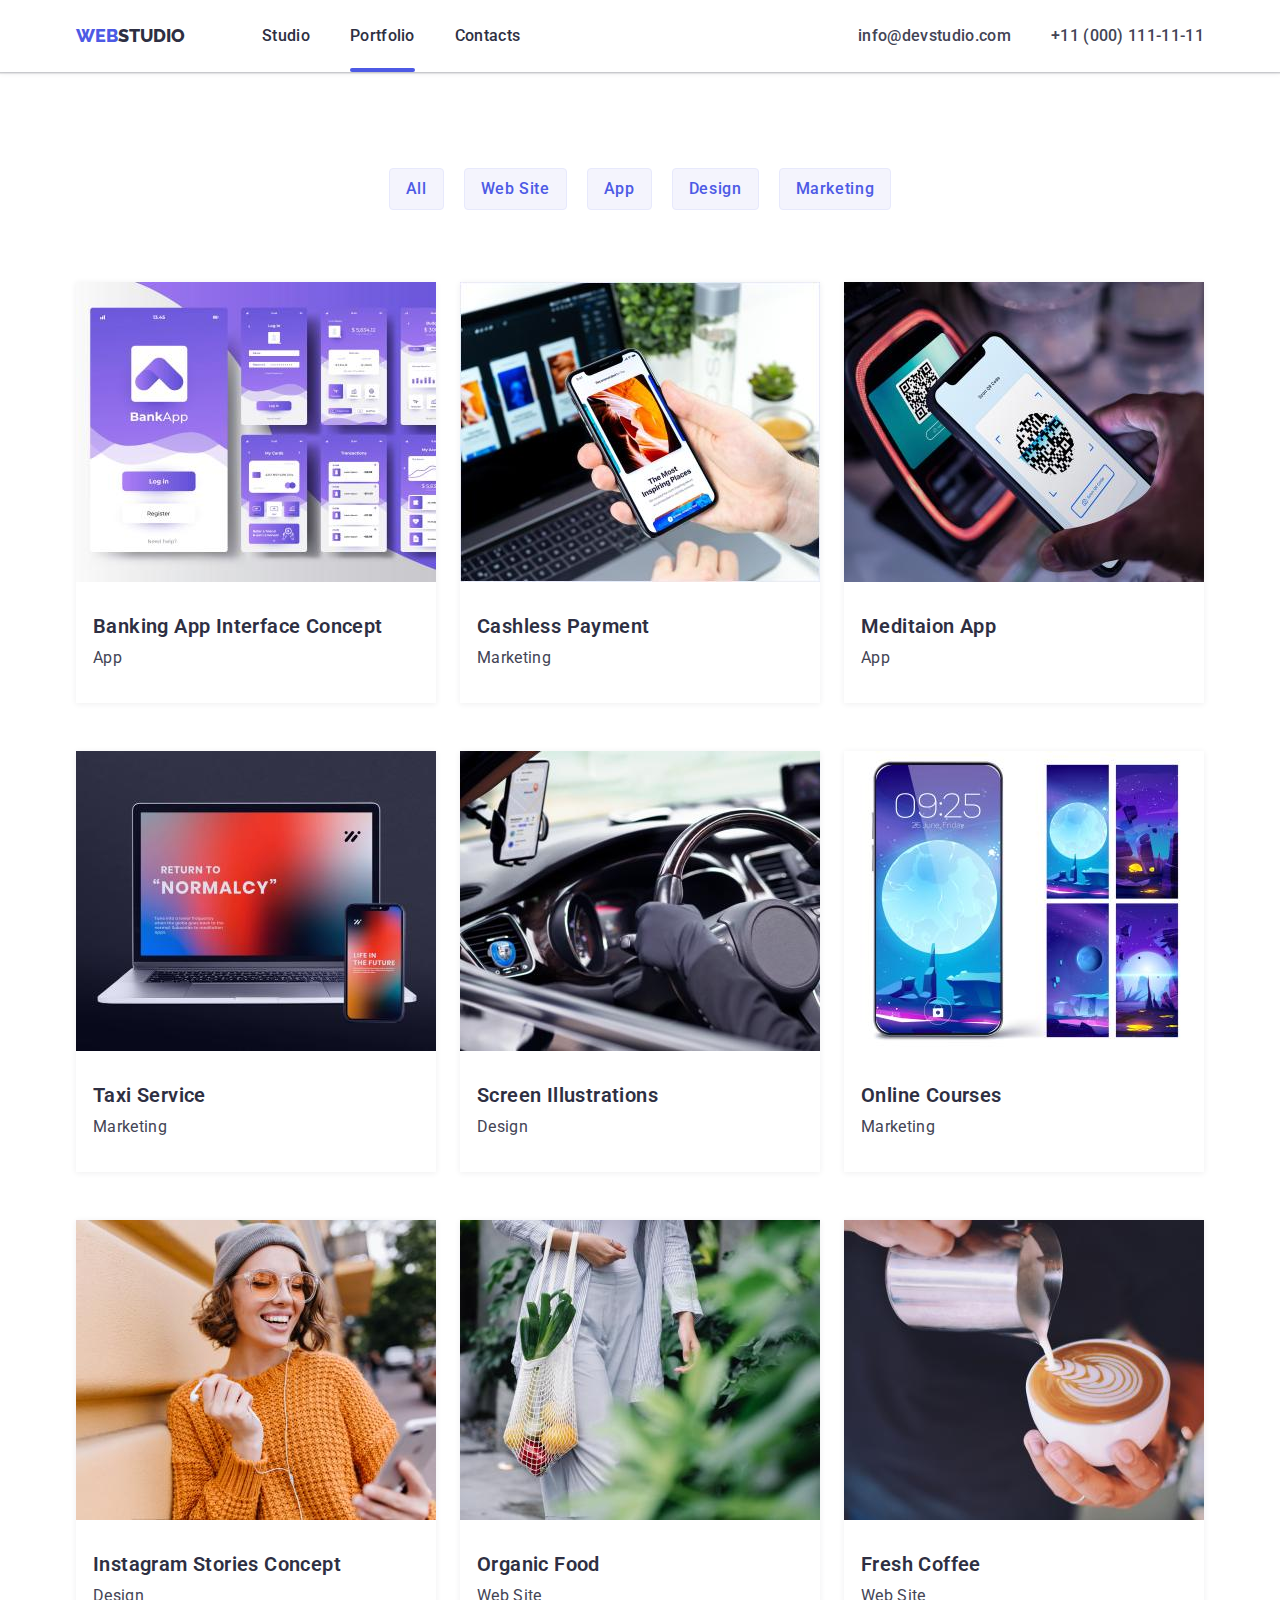
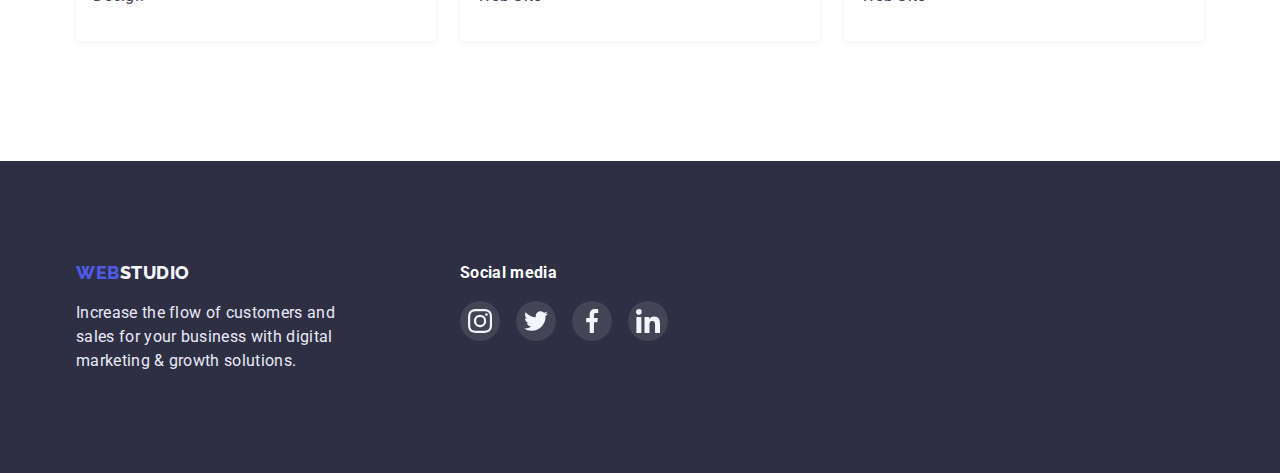
==== portfolio.html @ 7c44bed7 "ДЗ-6 заготовки" ====
<!DOCTYPE html>
<html lang="en">
<head>
    <meta charset="UTF-8">
    <meta http-equiv="X-UA-Compatible" content="IE=edge">
    <meta name="viewport" content="width=device-width, initial-scale=1.0">
    <link rel="preconnect" href="https://fonts.googleapis.com">
    <link rel="preconnect" href="https://fonts.gstatic.com" crossorigin>
    <link href="https://fonts.googleapis.com/css2?family=Raleway:wght@800&family=Roboto:wght@400;500;700;900&display=swap" rel="stylesheet">
    <link rel="stylesheet" href="https://cdn.jsdelivr.net/npm/modern-normalize@1.1.0/modern-normalize.min.css">
    <title>Portfolio</title>
    <link rel="stylesheet" href="./css/styles.css">
</head>
<body>
    <header class="pege-header">
                            <!--Шапка сторінки-->
        <div class="pege-header-box container">

            <nav class="logo">
                <!-- Логотип -->
                    <a class="logo-header" href="index.html"><span class="logo-header-accent">web</span>studio</a>
                    <!--Навігація на інші сторінки-->
                    <ul class="nav-menu">
                        <li class="menu-list">
                            <a class="menu-item" href="index.html">Studio</a>
                        </li>
                        <li class="menu-list">
                            <a class="menu-item menu-activ" href="portfolio.html">Portfolio</a>
                        </li>
                        <li class="menu-list">
                            <a class="menu-item" href="">Contacts</a>
                        </li>
                    </ul>
                </nav>
        
                <!--Контакти-->
                <ul class="contacts">
                    <li class="contact-list">
                        <a class="contact" href="mailto:info@devstudio.com">info@devstudio.com</a>
                    </li>
                    <li class="contact-list">
                        <a class="contact" href="tel:+110001111111">+11 (000) 111-11-11</a>
                    </li>
                </ul>
        </div>
    
        
    </header>
    <main class="main">
        <!--Портфоліо-->
    <section class="portfolio section">

        <div class="portfolio-box container">

            <h1 class="hidden-title">portfolio</h1>

        <!--Навігаційні кнопки-->
        <ul class="button-body">
            <li>
                <button class="button-filter">All</button>
            </li>
            <li>
                <button class="button-filter">Web Site</button>
            </li>
            <li>
                <button class="button-filter">App</button>
            </li>
            <li>
                <button class="button-filter">Design</button>
            </li>
            <li>
                <button class="button-filter">Marketing</button>
            </li>
        </ul>
        <ul class="portfolio-container">

            <li class="portfolio-body">

                <a class="portfolio-linc" href="#">

                    <div class="overlay-box">
                        <img src="images/img0.jpg" alt="project card" width="360">

                        <p class="overlay">
                            14 Stylish and User-Friendly App Design Concepts · Task Manager App · Calorie Tracker App · Exotic Fruit Ecommerce App · Cloud Storage App
                        </p>
                    </div>
                
                <div class="portfolio-card">
                    <h3 class="portfolio-title">Banking App Interface Concept</h3>
                    <p class="portfolio-text">App</p>
                </div></a>
                
            </li>
            <li class="portfolio-body">

                <a class="portfolio-linc" href="#">

                <div class="overlay-box">
                    <img src="images/img(1).jpg" alt="project card" width="360">

                    <p class="overlay">
                        14 Stylish and User-Friendly App Design Concepts · Task Manager App · Calorie Tracker App · Exotic Fruit Ecommerce App · Cloud Storage App
                    </p>
                </div>
                
                <div class="portfolio-card">
                    <h3 class="portfolio-title">Cashless Payment</h3>
                    <p class="portfolio-text">Marketing</p>
                </div></a>   
                

            </li>
            <li class="portfolio-body">

                <a class="portfolio-linc" href="#">
                    <div class="overlay-box">
                        <img src="images/img(2).jpg" alt="project card" width="360">
                        <p class="overlay">
                            14 Stylish and User-Friendly App Design Concepts · Task Manager App · Calorie Tracker App · Exotic Fruit Ecommerce App · Cloud Storage App
                        </p>
                    </div>
                    
                <div class="portfolio-card">
                    <h3 class="portfolio-title">Meditaion App</h3>
                    <p class="portfolio-text">App</p>
                </div></a>
                
            </li>
            <li class="portfolio-body">

                <a class="portfolio-linc" href="#">
                    
                    <div class="overlay-box">
                        <img src="images/img(3).jpg" alt="project card" width="360">
                        <p class="overlay">
                            14 Stylish and User-Friendly App Design Concepts · Task Manager App · Calorie Tracker App · Exotic Fruit Ecommerce App · Cloud Storage App
                        </p>
                    </div>
                    
                <div class="portfolio-card">
                    <h3 class="portfolio-title">Taxi Service</h3>
                    <p class="portfolio-text">Marketing</p>
                </div></a>
                
            </li>
            <li class="portfolio-body">

                <a class="portfolio-linc" href="#">

                    <div class="overlay-box">
                        <img src="images/img(4).jpg" alt="project card" width="360">
                        <p class="overlay">
                            14 Stylish and User-Friendly App Design Concepts · Task Manager App · Calorie Tracker App · Exotic Fruit Ecommerce App · Cloud Storage App
                        </p>
                    </div>
                    
                <div class="portfolio-card">
                    <h3 class="portfolio-title">Screen Illustrations</h3>
                    <p class="portfolio-text">Design</p>
                </div></a>
                
            </li>
            <li class="portfolio-body">

                <a class="portfolio-linc" href="#">

                    <div class="overlay-box">
                        <img src="images/img(5).jpg" alt="project card" width="360">
                        <p class="overlay">
                            14 Stylish and User-Friendly App Design Concepts · Task Manager App · Calorie Tracker App · Exotic Fruit Ecommerce App · Cloud Storage App
                        </p>
                    </div>
                    
                <div class="portfolio-card">
                    <h3 class="portfolio-title">Online Courses</h3>
                    <p class="portfolio-text">Marketing</p>
                </div></a>
                
            </li>
            <li class="portfolio-body">

                <a class="portfolio-linc" href="#">
                    <div class="overlay-box">
                        <img src="images/img(6).jpg" alt="project card" width="360">
                        <p class="overlay">
                            14 Stylish and User-Friendly App Design Concepts · Task Manager App · Calorie Tracker App · Exotic Fruit Ecommerce App · Cloud Storage App
                        </p>
                    </div>
                    
                <div class="portfolio-card">
                    <h3 class="portfolio-title">Instagram Stories Concept</h3>
                    <p class="portfolio-text">Design</p>
                </div></a>
                
            </li>
            <li class="portfolio-body">

                <a class="portfolio-linc" href="#">
                    <div class="overlay-box">
                        <img src="images/img(7).jpg" alt="project card" width="360">
                        <p class="overlay">
                            14 Stylish and User-Friendly App Design Concepts · Task Manager App · Calorie Tracker App · Exotic Fruit Ecommerce App · Cloud Storage App
                        </p>
                    </div>
                    
                <div class="portfolio-card">
                    <h3 class="portfolio-title">Organic Food</h3>
                    <p class="portfolio-text">Web Site</p>
                </div></a>
                
            </li>
            <li class="portfolio-body">

                <a class="portfolio-linc" href="#">
                    <div class="overlay-box">
                        <img src="images/img(8).jpg" alt="project card" width="360">
                        <p class="overlay">
                            14 Stylish and User-Friendly App Design Concepts · Task Manager App · Calorie Tracker App · Exotic Fruit Ecommerce App · Cloud Storage App
                        </p>
                    </div>
                    
                <div class="portfolio-card">
                    <h3 class="portfolio-title">Fresh Coffee</h3>
                    <p class="portfolio-text">Web Site</p>
                </div></a>
            
            </li>
        </ul>
        </div>
        
    </section>
    </main>
    <!--Підвал сторінки-->
    <footer class="footer">

        <div class="footer-box container">
            <div class="pege-footer-container">

                <a class="logo-footer" href="index.html"><span class="logo-footer-accent">web</span>studio</a>
                <p class="footer-text">
                Increase the flow of customers and sales
                for your business with digital marketing & growth solutions.
                </p>
    
            </div>
            <div class="social-media-box">
                    
                <p class="social-media-title">Social media</p>
    
                <ul class="social-media-list">
                    <li class="social-media-item">
                        <a class="social-media-link" href="#">
                            <svg class="social-media-icon" width="24" height="24">
                                <use href="./images/sprite.svg#instagram-1"></use>
                            </svg>
                        </a>
                    </li>
                    <li class="social-media-item">
                        <a class="social-media-link" href="#">
                            <svg class="social-media-icon" width="24" height="24">
                                <use href="./images/sprite.svg#twitter-1"></use>
                            </svg>
                        </a>
                    </li>
                    <li class="social-media-item">
                        <a class="social-media-link" href="#">
                            <svg class="social-media-icon" width="24" height="24">
                                <use href="./images/sprite.svg#facebook-1"></use>
                            </svg>
                        </a>
                    </li>
                    <li class="social-media-item">
                        <a class="social-media-link" href="#">
                            <svg class="social-media-icon" width="24" height="24">
                                <use href="./images/sprite.svg#linkedin-1"></use>
                            </svg>
                        </a>
                    </li>
                    
                </ul>
    
            </div>
        </div>

    </footer>
</body>
</html>
---- css/styles.css ----
:root {
    --primary-brand-color: #4D5AE5;
    --dark-color: #2E2F42;
    --success-color: #31D0AA;
    --body-text-color: #434455;
    --subtle-text-color: #8E8F99;
    --accent-color: #E7E9FC;
    --light-color: #F4F4FD;
    --white-color: #FFFFFF;
    --blue-button: #404BBF;
    --modal: #FCFCFC;

}
h1,h2,h3,h4,p {
    margin-top: 0;
    margin-bottom: 0;
}

ul,li {
    margin-top: 0;
    margin-bottom: 0;
    padding-left: 0;

}img {
    display: block;
}

button {
    cursor: pointer;
}

body {
    font-family: 'Roboto', sans-serif;
    font-weight: 500;
    font-size: 14px;
    color: var(--body-text-color);
    background-color: var(--white-color);
}

a {
    text-decoration: none;
}

ul {
    list-style: none;
}

.container {
    width: 1158px;
    margin-left: auto;
    margin-right: auto;
    padding-left: 15px;
    padding-right: 15px;
}

.section {
    padding-top: 120px;
    padding-bottom: 120px;
    
}

/*  */
/* Стилі-Хедер! */ 

.pege-header {
    width: 100%;
    top: 0;
    left: 0;

    padding-top: 24px;
    padding-bottom: 24px;
    height: 72px;
    box-shadow: 0px 2px 1px rgba(46, 47, 66, 0.08), 0px 1px 1px rgba(46, 47, 66, 0.16), 0px 1px 6px rgba(46, 47, 66, 0.08);
}

.pege-header-box {
    display: flex;
    align-items: center;
}

/* Логотип */

.logo {
    display: flex;
    align-items: center;
}

.logo-header {
    font-family: 'Raleway', sans-serif;
    font-weight: 800;
    font-size: 18px;
    line-height: 1.33;
    color: var(--dark-color);
    margin-right: 77px;

    text-transform: uppercase;
}
.logo-header-accent {
    color: var(--primary-brand-color);
}
/* Навігація на інші сторінки */
.nav-menu {
    display: flex;
    align-items: center;
}

.menu-list:not(:last-child) {
    margin-right: 40px;
}

.menu-item {
    font-weight: 500;
    font-size: 16px;
    line-height: 1.5;
    letter-spacing: 0.02em;
    color: var(--dark-color);
    transition: color 250ms cubic-bezier(0.4, 0, 0.2, 1);
}

.menu-list {
    position: relative;
}

/* ========= Меню позіціювання сторынки ========= */
.menu-activ::after {
    content: "";
    position: absolute;
    height: 4px;
    width: 100%;

    background-color: var(--primary-brand-color);
    border-radius: 2px;

    bottom: 0;
    left: 0;
    top: 44px;
}
/* ========= Меню позіціювання сторынки ========= */
.menu-item:hover,
.menu-item:focus {
    color: var(--primary-brand-color);
} 

/* Контакти */
.contacts {
    margin-left: auto;
    display: flex;
}    

.contact-list:first-child {
    margin-right: 40px;
}

.contact {
    font-size: 16px;
    line-height: 1.5;
    letter-spacing: 0.02em;
    color: var(--body-text-color);
    transition: color 250ms cubic-bezier(0.4, 0, 0.2, 1);
}

.contact:hover,
.contact:focus {
    color: var(--primary-brand-color);
}

/* Секція-Герой */
.hero-style  {
    /* Фон Hero! */
    position: relative;
    
    padding-top: 192px;
    padding-bottom: 192px;
    margin-right: auto;
    margin-left: auto;
    background-position: center;
    background-image: linear-gradient(rgba(46, 47, 66, 0.7), rgb(46, 47, 66, 0.7)), url(../images/hero/people-office.jpg);
    background-size: cover;
    width: 1440px;
}

.hero-box {
    display: flex;
    align-items: center;
    flex-direction: column;
    
}

.hero-title {
    text-align: start;
    width: 492px;
    margin-bottom: 48px;
    font-weight: 500;
    font-size: 56px;
    line-height: 1.07;
    letter-spacing: 0.02em;
    color: var(--white-color);
}

/* Кнопка */
.button {
    padding: 16px 32px;
    border-color: transparent;
    font-family: inherit;
    letter-spacing: 0.04em;
    font-weight: 500;
    font-size: 16px;
    line-height: 1.19;
    border-radius: 4px;
    color: var(--white-color);
    background: var(--primary-brand-color);
    box-shadow: 0px 4px 4px rgba(0, 0, 0, 0.15);
    transition: background-color 250ms cubic-bezier(0.4, 0, 0.2, 1), 
                box-shadow 250ms cubic-bezier(0.4, 0, 0.2, 1), 
                border-radius 250ms cubic-bezier(0.4, 0, 0.2, 1);
}

.button:hover,
.button:focus {
    background-color: var(--blue-button);
    box-shadow: 0px 1px 6px rgba(46, 47, 66, 0.08), 0px 1px 1px rgba(46, 47, 66, 0.16), 0px 2px 1px rgba(46, 47, 66, 0.08);
    border-radius: 4px;
}

/* Прихований заголовок*/

.hidden-title {
    position: absolute;
    white-space: nowrap;
    width: 1px;
    height: 1px;
    overflow: hidden;
    border: 0;
    padding: 0;
    clip: rect(0 0 0 0);
    clip-path: inset(50%);
    margin: 1px;
}

.two-header {
font-weight: 700;
font-size: 36px;
line-height: 1.1;
text-transform: capitalize;
color: var(--dark-color);
}

/* Секція-переваги */

.section-advantage {
    background-color: var(--white-color);
    padding-bottom: 0;
}

.advantage-box {
    display: flex;
    align-items: center;
}
    
.advantage {
    display: flex;
    flex-wrap: wrap;
}

.advantage-icon {
    display: flex;
    justify-content: center;
    align-items: center;
    width: 264px;
    height: 112px;
    background-color: #F4F4FD;
    margin-bottom: 8px;
}
.advantage-title {

    font-weight: 700;
    font-size: 20px;
    line-height: 1.2;
    color: var(--dark-color);
} 

.list-advantage {
    width: 264px;
}

.list-advantage:not(:last-child) {
    margin-right: 24px;
}

.advantage-text {
    margin-top: 8px;

    font-weight: 400;
    font-size: 16px;
    line-height: 1.5;
    color: var(--body-text-color);
}

/* <!--Приклади робіт--> */

.work-examples {
    text-align: center;
    background-color: var(--white-color);
}

.work-examples-list {
    display: flex;
    margin-top: 72px;

}

.work-linc:not(:last-child) {
    margin-right: 24px;
}

/* Команда */
.block-team {
    text-align: center;
    background-color: var(--light-color);
}

.team-title {
    display: flex;
    margin-top: 72px;
    flex-wrap: wrap;
}

.team-title > li {
    background: var(--white-color);
}

.team-list:nth-child(4n) {
    margin-right: 0;
}

.team-list {
    
    flex-basis: calc((100% - 96px) / 4);
    gap: 24px;
    box-shadow: 0px 1px 6px rgba(46, 47, 66, 0.08), 0px 1px 1px rgba(46, 47, 66, 0.16), 0px 2px 1px rgba(46, 47, 66, 0.08);
    border-radius: 0px 0px 4px 4px;
}

.team-list:not(:last-child) {
    margin-right: 24px;
}

.team-card {
    text-align: center;

    padding-top: 32px;
    padding-right: 16px;
    padding-bottom: 32px;
    padding-left: 16px;
}

.name {
    font-weight: 600;
    font-size: 20px;
    line-height: 1.2;
    letter-spacing: 0.02em;
    color: var(--dark-color);
}

.profession {
font-weight: 400;
font-size: 16px;
line-height: 1.5;
letter-spacing: 0.02em;
margin-top: 8px;
color: var(--body-text-color);
}

.social-list {
    display: flex;
    justify-content: center;
    flex-wrap: wrap;
    gap: 24px;
    margin-top: 12px;
}

.social-list-link {
    display: flex;
    justify-content: center;
    align-items: center;
    width: 40px;
    height: 40px;
    border-radius: 50%;
    background-color: var(--primary-brand-color);
    transition: background-color 250ms cubic-bezier(0.4, 0, 0.2, 1);
}

.social-list-link:hover,
.social-list-link:focus {
    background-color: var(--blue-button);
    
}

.social-list-icon {
    fill: var(--light-color);
}

/* Портфоліо! */

.portfolio {
    padding-top: 96px;
}

.portfolio-box {
    display: flex;
    flex-wrap: wrap;
    justify-content: space-around;
}

.portfolio-container {
    display: flex;
    flex-wrap: wrap;
    column-gap: 24px;
    row-gap: 48px;
    
}
/* Оверлей */

.overlay {
    position: absolute;
    top: 0;
    left: 0;
    width: 100%;
    height: 100%;
    padding-top: 40px;
    padding-bottom: 164px;
    padding-right: 32px;
    padding-left: 32px;
    overflow-y: scroll;
    transform: translate(0, 100%);
    transition: transform 250ms cubic-bezier(0.4, 0, 0.2, 1);

    font-weight: 400;
    font-size: 16px;
    line-height: 1.5;
    letter-spacing: 0.02em;
    color: #F4F4FD;
    background-color: #4D5AE5;
}

.overlay-box {
    position: relative;
    overflow: hidden;
}

.portfolio-body:hover .overlay,
.portfolio-linc:focus .overlay {
    transform: translate(0, 0);
}

/* Оверлей */
.portfolio-body {
    flex-basis: calc((100% - 48px) / 3);
    background-color: var(--white-color);
}

.portfolio-body:nth-child(3n) {
    margin-right: 0;
}

.portfolio-linc {
    display: block;
    box-shadow: 0px 1px 6px rgba(46, 47, 66, 0.08);
    transition: box-shadow 250ms cubic-bezier(0.4, 0, 0.2, 1);
}

.portfolio-linc:hover,
.portfolio-linc:focus {
    box-shadow: 0px 1px 6px rgba(46, 47, 66, 0.08), 0px 1px 1px rgba(46, 47, 66, 0.16), 0px 2px 1px rgba(46, 47, 66, 0.08);
    
}

.portfolio-card {
    padding: 32px 16px 32px 16px;
    border-right: 0.5px solid var(--white-color);
    border-bottom: 0.5px solid var(--white-color);
    border-left: 0.5px solid var(--white-color);
}

.portfolio-title {
    justify-content: center;
    align-items: flex-start;
    font-weight: 600;
    font-size: 20px;
    line-height: 1.2;
    letter-spacing: 0.02em;
    color: var(--dark-color);
}

.portfolio-text {
    margin-top: 8px;
    font-weight: 400;
    font-size: 16px;
    line-height: 1.5;
    letter-spacing: 0.02em;
    color: var(--body-text-color);
}

/* Кнопки фільтрів портфоліо */

.button-body {
    display: flex;
    margin-bottom: 72px;
}

.button-body > li:not(:last-child) {
    margin-right: 20px;
}

.button-filter {
    
    padding: 8px 16px;
    border-radius: 4px;
    border: 1px solid var(--accent-color);
    color: var(--primary-brand-color);
    font-family: inherit;
    font-weight: 500;
    font-size: 16px;
    line-height: 1.5;
    font-style: normal;
    letter-spacing: 0.04em;

    background: var(--light-color);
    transition: color 250ms cubic-bezier(0.4, 0, 0.2, 1), background-color 250ms cubic-bezier(0.4, 0, 0.2, 1), 
                box-shadow 250ms  cubic-bezier(0.4, 0, 0.2, 1), border-color cubic-bezier(0.4, 0, 0.2, 1);
}               

.button-filter:hover,
.button-filter:focus {
    color: var(--white-color);
    background-color: #4D5AE5;
    border-color: transparent;
    box-shadow: 0px 1px 6px rgba(46, 47, 66, 0.08), 0px 1px 1px rgba(46, 47, 66, 0.16), 0px 2px 1px rgba(46, 47, 66, 0.08);
}

.customers-title {
    font-weight: 700;
    font-size: 36px;
    line-height: 42px;
    letter-spacing: 0.03em;
    text-align: center;
    margin-bottom: 72px;
}

.customers {
    background-color: var(--white-color);
}

.customers-list {
    display: flex;
    justify-content: center;
    flex-wrap: wrap;
    gap: 24px;
}
.customers-linc {
    display: flex;
    justify-content: center;
    align-items: center;
    width: 168px;
    height: 88px;
    color: var(--subtle-text-color); 
    border: 1px solid var(--subtle-text-color);
    border-radius: 4px;
    transition: color 250ms cubic-bezier(0.4, 0, 0.2, 1), border 250ms cubic-bezier(0.4, 0, 0.2, 1);
}   

.customers-icon {
    fill: currentColor;
}


.customers-linc:hover, 
.customers-linc:focus { 
    color: var(--primary-brand-color);
    border: 1px solid var(--primary-brand-color); 
}

.footer {
    display: flex;
    background: var(--dark-color);
    padding-top: 100px;
    padding-bottom: 100px;
}

/* ============ Футер =========== */
/* Логотип */
.logo-footer {
    margin-bottom: 16px;

    font-family: 'Raleway', sans-serif;
    font-weight: 800;
    font-size: 18px;
    line-height: 1.33;
    letter-spacing: 0.03em;
    text-transform: uppercase;
    color: var(--light-color);
}

.pege-footer-container {
    margin-right: 120px;
}

.footer-text {
    max-width: 264px;

    font-weight: 400;
    font-size: 16px;
    line-height: 1.5;
    letter-spacing: 0.02em;
    margin-top: 16px;
    color: var(--accent-color);
}

.logo-footer-accent {
    color: var(--primary-brand-color);
}

/* Social media footer*/

.footer-box {
    display: flex;
    justify-content: flex-start;
}

.social-media-title {
    font-weight: 700;
    font-size: 16px;
    line-height: 24px;
    margin-bottom: 16px;

    letter-spacing: 0.02em;
    color: var(--white-color);
}

.social-media-list {
    display: flex;
    justify-content: center;
    flex-wrap: wrap;
    gap: 16px;
}

.social-media-link {
    display: flex;
    justify-content: center;
    align-items: center;
    width: 40px;
    height: 40px;
    border-radius: 50%;
    background-color: var(--body-text-color);
    transition: background-color 250ms cubic-bezier(0.4, 0, 0.2, 1);
}

.social-media-link:hover,
.social-media-link:focus {
background-color: var(--success-color);
}

/* Вікно регістрації */
/* .subscribe-box {
} */
.email-input {
    display: block;
    justify-content: flex-end;

}

.contact-form {
    border: 1px solid rgba(255, 255, 255, 0.3);
    border-radius: 4px;
}

.contact-form-input {
    width: 100%;
    height: 40px;

    font-weight: 400;
    font-size: 12px;
    line-height: 24px;
    letter-spacing: 0.04em;
    color: rgba(255, 255, 255, 0.6);

    
}

.subscribe-title {
    align-items: center;
    margin-bottom: 16px;

    font-weight: 500;
    font-size: 16px;
    line-height: 24px;

    letter-spacing: 0.02em;
    color: #FFFFFF;
}
.button-submit {
    font-weight: 500;
    font-size: 16px;
    line-height: 1.5;

    color: #FFFFFF;
    background: #4D5AE5;
    border-radius: 4px;
    border-color: transparent;
}
.button-submit-icon {
    fill: #FFFFFF;

}


/* ============== Футер ==============*/

/* =========== Модель вікна ==========*/

.backdrop {
    position: fixed;
    width: 100%;
    height: 100%;
    top: 0;
    left: 0;
    z-index: 100;
    background: rgba(46, 47, 66, 0.4);
}   
.modal {
    position: absolute;
    width: 408px;
    height: 576px;
    background: #FCFCFC;
    box-shadow: 0px 1px 1px rgba(0, 0, 0, 0.14), 0px 1px 3px rgba(0, 0, 0, 0.12), 0px 2px 1px rgba(0, 0, 0, 0.2);
    border-radius: 4px;
    left: 50%;
    top: 50%;
    transform: translate(-50%, -50%);
}

.modal-close-btn {
    background-color: #E7E9FC;
    border: 1px solid  #D0D2E3;
    padding: 0;
    width: 24px;
    height: 24px;
    border-radius: 50%;
    display: flex;
    justify-content: center;
    align-items: center;
    position: absolute;
    top: 10px;
    right: 10px;
    transition: border-color 250ms cubic-bezier(0.4, 0, 0.2, 1), background-color 250ms cubic-bezier(0.4, 0, 0.2, 1);
}

.modal-close-btn:hover,
.modal-close-btn:focus {
    border-color: var(--blue-button);
    background-color: var(--blue-button);
}

.modal-close-icon {
    fill: currentColor;
    transition: color 250ms cubic-bezier(0.4, 0, 0.2, 1);
}

.modal-close-btn:hover. modal-close-icon,
.modal-close-btn:focus. modal-close-icon {
    fill: var(--white-color);
}

.backdrop.is-hidden {
    opacity: 0;
    visibility: hidden;
    pointer-events: none;

    transition: opacity 250ms cubic-bezier(0.4, 0, 0.2, 1), visibility 250ms cubic-bezier(0.4, 0, 0.2, 1);
}

/* =========== Модель вікна ===========*/
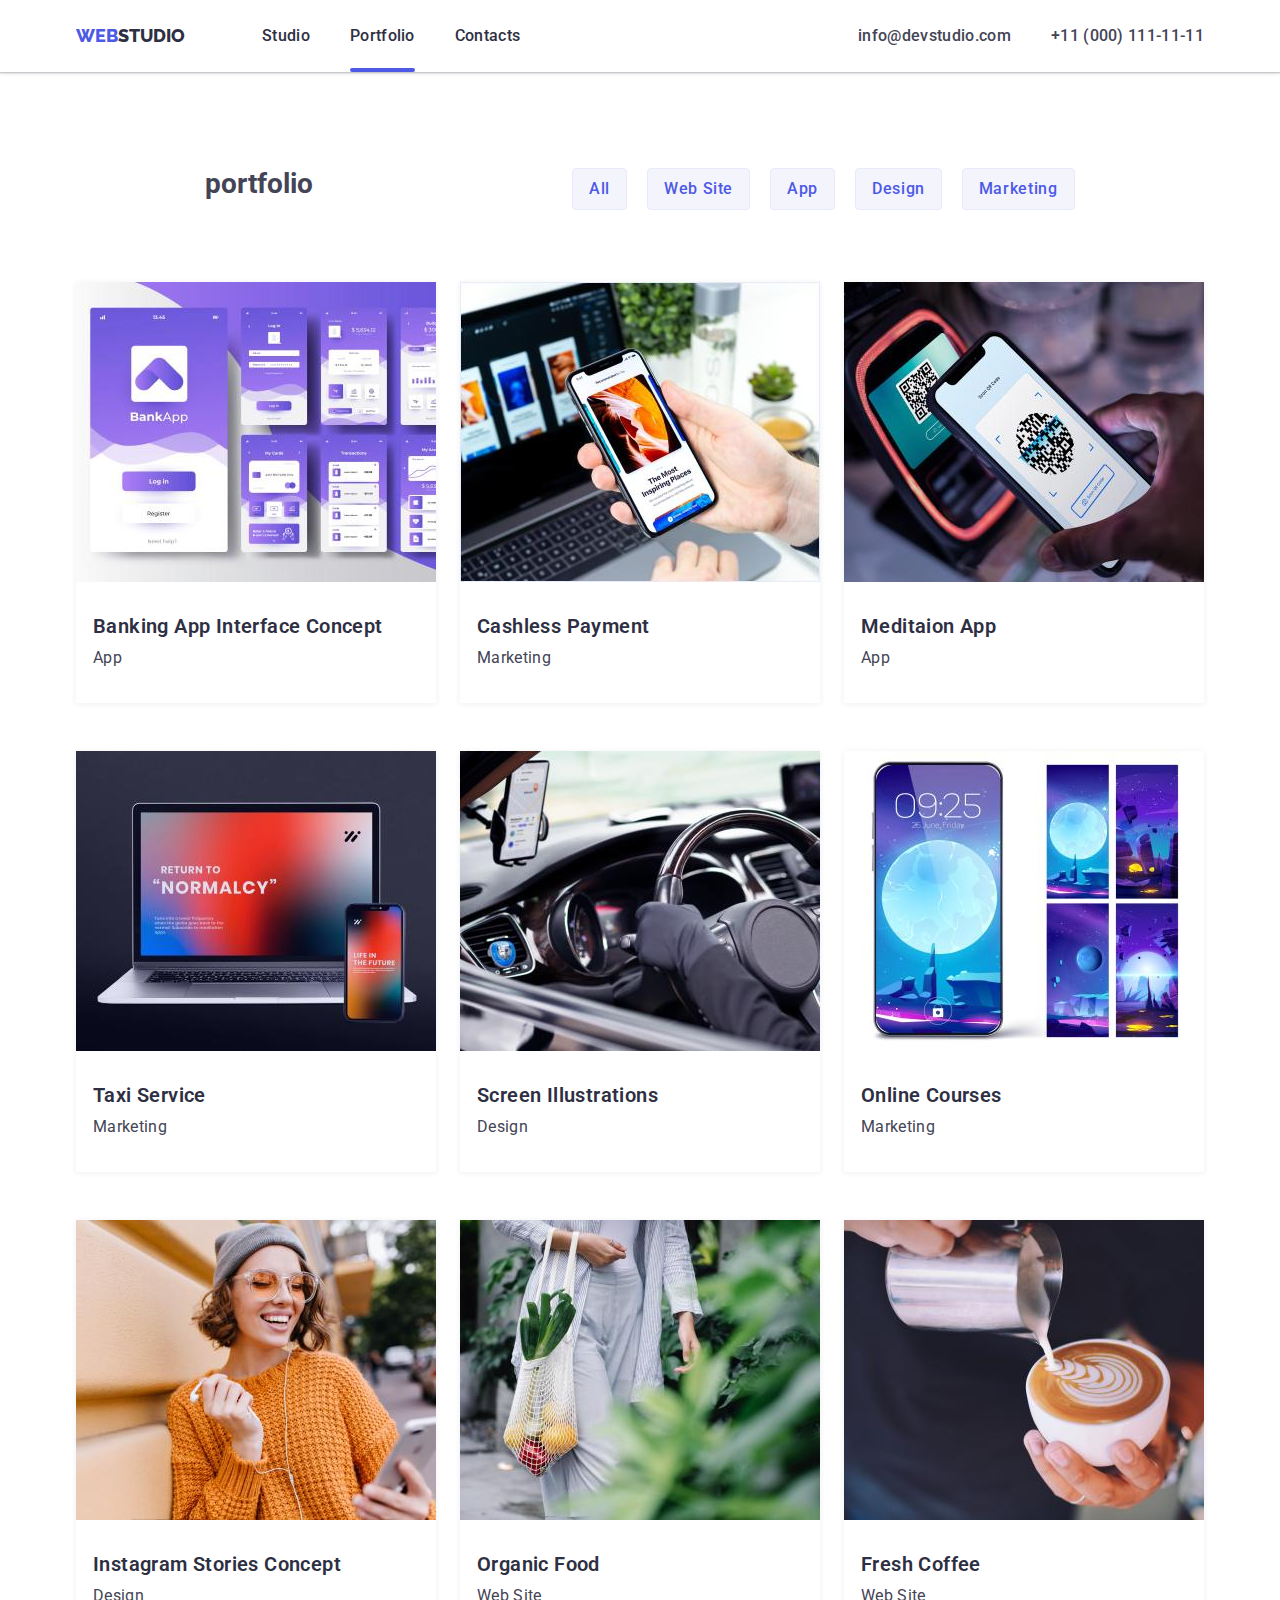
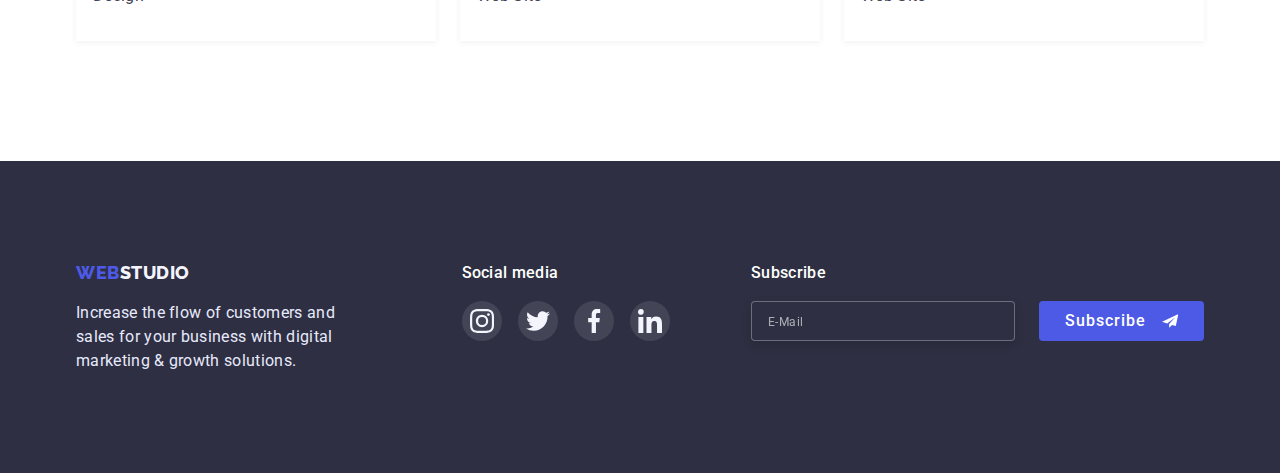
==== commit 4c19004a: "ДЗ-6 Перевірка" ====
--- a/portfolio.html
+++ b/portfolio.html
@@ -250,21 +250,21 @@
     
                 <ul class="social-media-list">
                     <li class="social-media-item">
-                        <a class="social-media-link" href="#">
+                        <a class="social-media-link" href="">
                             <svg class="social-media-icon" width="24" height="24">
                                 <use href="./images/sprite.svg#instagram-1"></use>
                             </svg>
                         </a>
                     </li>
                     <li class="social-media-item">
-                        <a class="social-media-link" href="#">
+                        <a class="social-media-link" href="">
                             <svg class="social-media-icon" width="24" height="24">
                                 <use href="./images/sprite.svg#twitter-1"></use>
                             </svg>
                         </a>
                     </li>
                     <li class="social-media-item">
-                        <a class="social-media-link" href="#">
+                        <a class="social-media-link" href="">
                             <svg class="social-media-icon" width="24" height="24">
                                 <use href="./images/sprite.svg#facebook-1"></use>
                             </svg>
@@ -279,8 +279,29 @@
                     </li>
                     
                 </ul>
+            </div>
+            
+            <div class="footer-subscribe">
+                <p class="footer-text-subscribe">Subscribe</p>
+                <form class="footer-form-subscribe">
     
+                    <input 
+                    class="footer-subscribe-input" 
+                    type="email"
+                    name="subscribe_email"
+                    minlength="3"
+                    placeholder="E-mail"
+                    >
+                    <button type="submit" class="footer-subscribe-btn">
+                        <span class="footer-subscribe-btn-text">Subscribe</span>
+                        <svg class="footer-subscribe-img">
+                            <use href="./images/sprite.svg#icon-Mail-3"></use>
+                        </svg>
+                    </button>
+
+                </form>
             </div>
+            
         </div>
 
     </footer>
--- a/css/styles.css
+++ b/css/styles.css
@@ -224,7 +224,7 @@
 
 /* Прихований заголовок*/
 
-.hidden-title {
+.visualli-hidden {
     position: absolute;
     white-space: nowrap;
     width: 1px;
@@ -541,7 +541,7 @@
 .customers-title {
     font-weight: 700;
     font-size: 36px;
-    line-height: 42px;
+    line-height: 1.17;
     letter-spacing: 0.03em;
     text-align: center;
     margin-bottom: 72px;
@@ -580,6 +580,8 @@
     border: 1px solid var(--primary-brand-color); 
 }
 
+/* ============ Футер =========== */
+
 .footer {
     display: flex;
     background: var(--dark-color);
@@ -587,7 +589,6 @@
     padding-bottom: 100px;
 }
 
-/* ============ Футер =========== */
 /* Логотип */
 .logo-footer {
     margin-bottom: 16px;
@@ -624,17 +625,21 @@
 
 .footer-box {
     display: flex;
-    justify-content: flex-start;
+    justify-content: space-between;
+    align-items: stretch;
+}
+
+.social-media-box {
+    margin-right: 80px;
 }
 
 .social-media-title {
-    font-weight: 700;
-    font-size: 16px;
-    line-height: 24px;
     margin-bottom: 16px;
-
+    font-weight: 500;
+    line-height: 1.5;
     letter-spacing: 0.02em;
     color: var(--white-color);
+    font-size: 16px;
 }
 
 .social-media-list {
@@ -680,37 +685,89 @@
 
     font-weight: 400;
     font-size: 12px;
-    line-height: 24px;
+    line-height: 2.0;
     letter-spacing: 0.04em;
     color: rgba(255, 255, 255, 0.6);
 
-    
-}
-
-.subscribe-title {
-    align-items: center;
+}
+
+/* ======================== */
+
+.footer-subscribe-img {
+    margin-left: 16px;
+    width: 24px;
+    height: 20px;
+    fill: var(--white-color);
+}
+
+.footer-text-subscribe {
     margin-bottom: 16px;
-
     font-weight: 500;
-    font-size: 16px;
-    line-height: 24px;
-
+    line-height: 1.5;
     letter-spacing: 0.02em;
     color: #FFFFFF;
-}
-.button-submit {
+    font-size: 16px;
+}
+
+.footer-subscribe-input {
+    display: block;
+    height: 40px;
+    width: 264px;
+    margin-right: 24px;
+    padding: 8px 16px;
+    border: 1px solid rgba(255, 255, 255, 0.3);
+    filter: drop-shadow(0px 4px 4px rgba(0, 0, 0, 0.15));
+    border-radius: 4px;
+    background-color: var(--dark-color);
+    color: var(--light-color);
+}
+
+.footer-subscribe-input::placeholder {
+    text-transform: capitalize;
+    font-size: 12px;
+    line-height: 2;
+    letter-spacing: 0.04em;
+    color: rgba(255, 255, 255, 0.6);
+    background-color: var(--dark-color);
+    transition: border 250ms cubic-bezier(0.4, 0, 0.2, 1);
+}
+
+.footer-subscribe-input:focus {
+    outline: none;
+    border: 1px solid var(--primary-brand-color);
+}
+
+.footer-form-subscribe {
+    display: flex;
+    justify-content: center;
+}
+
+.footer-subscribe-btn-text {
     font-weight: 500;
     font-size: 16px;
     line-height: 1.5;
-
-    color: #FFFFFF;
-    background: #4D5AE5;
-    border-radius: 4px;
+    letter-spacing: 0.06em;
+    color: var(--white-color);
+    text-transform: capitalize;
+}
+
+.footer-subscribe-btn {
+    display: flex;
+    justify-content: center;
+    align-items: center;
+    padding: 8px 24px;
+    text-align: left;
+    background: var(--primary-brand-color);
+    border-radius: 4px;
+    width: 165px;
+    height: 40px;
     border-color: transparent;
-}
-.button-submit-icon {
-    fill: #FFFFFF;
-
+    transition: background-color 250ms cubic-bezier(0.4, 0, 0.2, 1);
+}
+
+.footer-subscribe-btn:hover,
+.footer-subscribe-btn:focus {
+    background-color: var(--blue-button);
 }
 
 
@@ -726,57 +783,257 @@
     left: 0;
     z-index: 100;
     background: rgba(46, 47, 66, 0.4);
+
+    transition: opacity 250ms cubic-bezier(0.4, 0, 0.2, 1), 
+                visibility 250ms cubic-bezier(0.4, 0, 0.2, 1);
 }   
 .modal {
     position: absolute;
     width: 408px;
-    height: 576px;
-    background: #FCFCFC;
+    padding-top: 72px;
+    padding-right: 24px;
+    padding-bottom: 24px;
+    padding-left: 24px;
+
+    background: #fcfcfc;
     box-shadow: 0px 1px 1px rgba(0, 0, 0, 0.14), 0px 1px 3px rgba(0, 0, 0, 0.12), 0px 2px 1px rgba(0, 0, 0, 0.2);
     border-radius: 4px;
+    
     left: 50%;
     top: 50%;
     transform: translate(-50%, -50%);
 }
 
+.modal-input {
+    display: flex;
+    flex-direction: column;
+}
+
+.modal-input-title {
+    font-weight: 500;
+    font-size: 16px;
+    line-height: 24px;
+    margin-bottom: 14px;
+    text-align: center;
+    letter-spacing: 0.02em;
+
+    color: #2E2F42;
+}
+
+.modal-form-field {
+    margin-bottom: 8px;
+}
+
+.modal-uzer {
+    display: block;
+
+    font-weight: 400;
+    font-size: 12px;
+    line-height: 1.3;
+    letter-spacing: 0.04em;
+
+    margin-bottom: 4px;
+
+    color: #8E8F99;
+}
+
+
+.modal-form-input {
+    width: 100%;
+    height: 40px;
+    padding: 8px;
+    color:black;
+    padding: 11px 38px;
+    
+    border: 1px solid rgba(33, 33, 33, 0.2);
+    border-radius: 4px;
+    transition: border-color 250ms cubic-bezier(0.4, 0, 0.2, 1);
+}
+
+.modal-form-input:focus {
+    outline: none;
+    border-color: var(--primary-brand-color);
+}   
+
+.modal-form-input:focus + .modal-form-icon {
+    fill: #4D5AE5;
+}
+
+.icon-form-box {
+    display: block;
+    position: relative;
+}
+
+.modal-form-icon {
+    position: absolute;
+    top: 50%;
+    left: 12px;
+    transform: translateY(-100%);
+
+    display: block;
+    width: 15px;
+    height: 12px;
+    transition: fill 250ms cubic-bezier(0.4, 0, 0.2, 1);
+}
+
+.icon-form {
+    width: 18px;
+    height: 24px;
+
+    position: absolute;
+    top: 50%;
+    left: 16px;
+    transform: translateY(-25%);
+
+}
+
+.contact-form-massedge {
+    width: 100%;
+    height: 138px;
+    resize: none;
+    outline: none;
+
+    padding: 8px 16px;
+    color: var(--dark-color);
+    
+    border: 1px solid rgba(33, 33, 33, 0.2);
+    border-radius: 4px;
+    transition: border-color 250ms cubic-bezier(0.4, 0, 0.2, 1);
+}
+
+.contact-form-massedge::placeholder {
+    font-weight: 400;
+    font-size: 12px;
+    line-height: 1.3;
+    letter-spacing: 0.04em;
+
+    color: rgba(117, 117, 117, 0.5);
+}
+
+.contact-form-massedge:focus {
+    outline: none;
+    border-color: #4D5AE5;
+}
+
+.modal-form-check-desc::before {
+    display: block;
+    content: "";
+    width: 16px;
+    height: 16px;
+    margin-right: 8px;
+    border: 1.25px solid var(--dark-color);
+    border-radius: 2px;
+    cursor: pointer;
+    transition: border 250ms cubic-bezier(0.4, 0, 0.2, 1), 
+    background-color 250ms cubic-bezier(0.4, 0, 0.2, 1), 
+    background-image 250ms cubic-bezier(0.4, 0, 0.2, 1);
+}
+
+.modal-form-check:checked + .modal-form-check-desc::before {
+    background-color: var(--blue-button);
+    border: 1.25px solid var(--blue-button);
+    background-image: url(../images/Vector/Clikc.svg);
+    background-repeat: no-repeat;
+    background-position: center;
+}
+
+.modal-form-check:focus + .modal-form-check-desc::before {
+    border-color: var(--primary-brand-color);
+}
+
+.modal-form-check-desc {
+    display: flex;
+    align-items: center;
+    font-weight: 400;
+    font-size: 12px;
+    line-height: 1.17;
+    letter-spacing: 0.04em;
+    color: #757575;
+
+    margin-top: 0;
+    margin-bottom: 16px;
+    transition: background-color var(--trans-dur-and-func),
+    border var(--trans-dur-and-func);
+
+}
+
+.modal-form-submit {
+    min-width: 169px;
+    font-weight: 500;
+    font-size: 16px;
+    line-height: 1.5;
+
+    align-self: center;
+    padding: 16px 32px;
+    border-radius: 4px;
+    border: transparent;
+
+    letter-spacing: 0.04em;
+    color: var(--white-color);
+    background: var(--primary-brand-color);
+    transition: background 250ms cubic-bezier(0.4, 0, 0.2, 1), 
+    box-shadow 250ms cubic-bezier(0.4, 0, 0.2, 1);
+}
+
+.modal-form-submit:hover,
+.modal-form-submit:focus {
+    background: var(--blue-button);
+    box-shadow: 0px 4px 4px rgba(0, 0, 0, 0.15);
+}
+
+.modal-form-button {
+    width: 169px;
+    height: 56px;
+    color: #FFFFFF;
+    border-radius: 4px;
+    background: #4D5AE5;
+}
+
 .modal-close-btn {
-    background-color: #E7E9FC;
-    border: 1px solid  #D0D2E3;
-    padding: 0;
+    display: flex;
+    justify-content: center;
+    align-items: center;
+    position: absolute;
+    top: 24px;
+    right: 23px;
+    
     width: 24px;
     height: 24px;
+    background: #E7E9FC;
+    border: 1px solid rgba(0, 0, 0, 0.1);
     border-radius: 50%;
-    display: flex;
-    justify-content: center;
-    align-items: center;
-    position: absolute;
-    top: 10px;
-    right: 10px;
-    transition: border-color 250ms cubic-bezier(0.4, 0, 0.2, 1), background-color 250ms cubic-bezier(0.4, 0, 0.2, 1);
+    
+    transition: box-shadow 250ms cubic-bezier(0.4, 0, 0.2, 1), 
+    border 250ms cubic-bezier(0.4, 0, 0.2, 1),
+    background 250ms cubic-bezier(0.4, 0, 0.2, 1);
 }
 
 .modal-close-btn:hover,
 .modal-close-btn:focus {
-    border-color: var(--blue-button);
-    background-color: var(--blue-button);
-}
-
-.modal-close-icon {
-    fill: currentColor;
-    transition: color 250ms cubic-bezier(0.4, 0, 0.2, 1);
-}
-
-.modal-close-btn:hover. modal-close-icon,
-.modal-close-btn:focus. modal-close-icon {
+    border: var(--blue-button);
+    background: var(--blue-button);
+    box-shadow: 0px 1px 6px rgba(46, 47, 66, 0.08),
+    0px 1px 1px rgba(46, 47, 66, 0.16), 0px 2px 1px rgba(46, 47, 66, 0.08);
+}
+
+.modal-close-btn-icon {
+    height: 8px;
+    width: 8px;
+    padding: 0;
+
+    fill: transition 250ms cubic-bezier(0.4, 0, 0.2, 1);
+}
+
+.modal-close-btn:hover .modal-close-btn-icon,
+.modal-close-btn:focus .modal-close-btn-icon {
     fill: var(--white-color);
 }
+
+
 
 .backdrop.is-hidden {
     opacity: 0;
     visibility: hidden;
     pointer-events: none;
-
-    transition: opacity 250ms cubic-bezier(0.4, 0, 0.2, 1), visibility 250ms cubic-bezier(0.4, 0, 0.2, 1);
-}
-
+}
 /* =========== Модель вікна ===========*/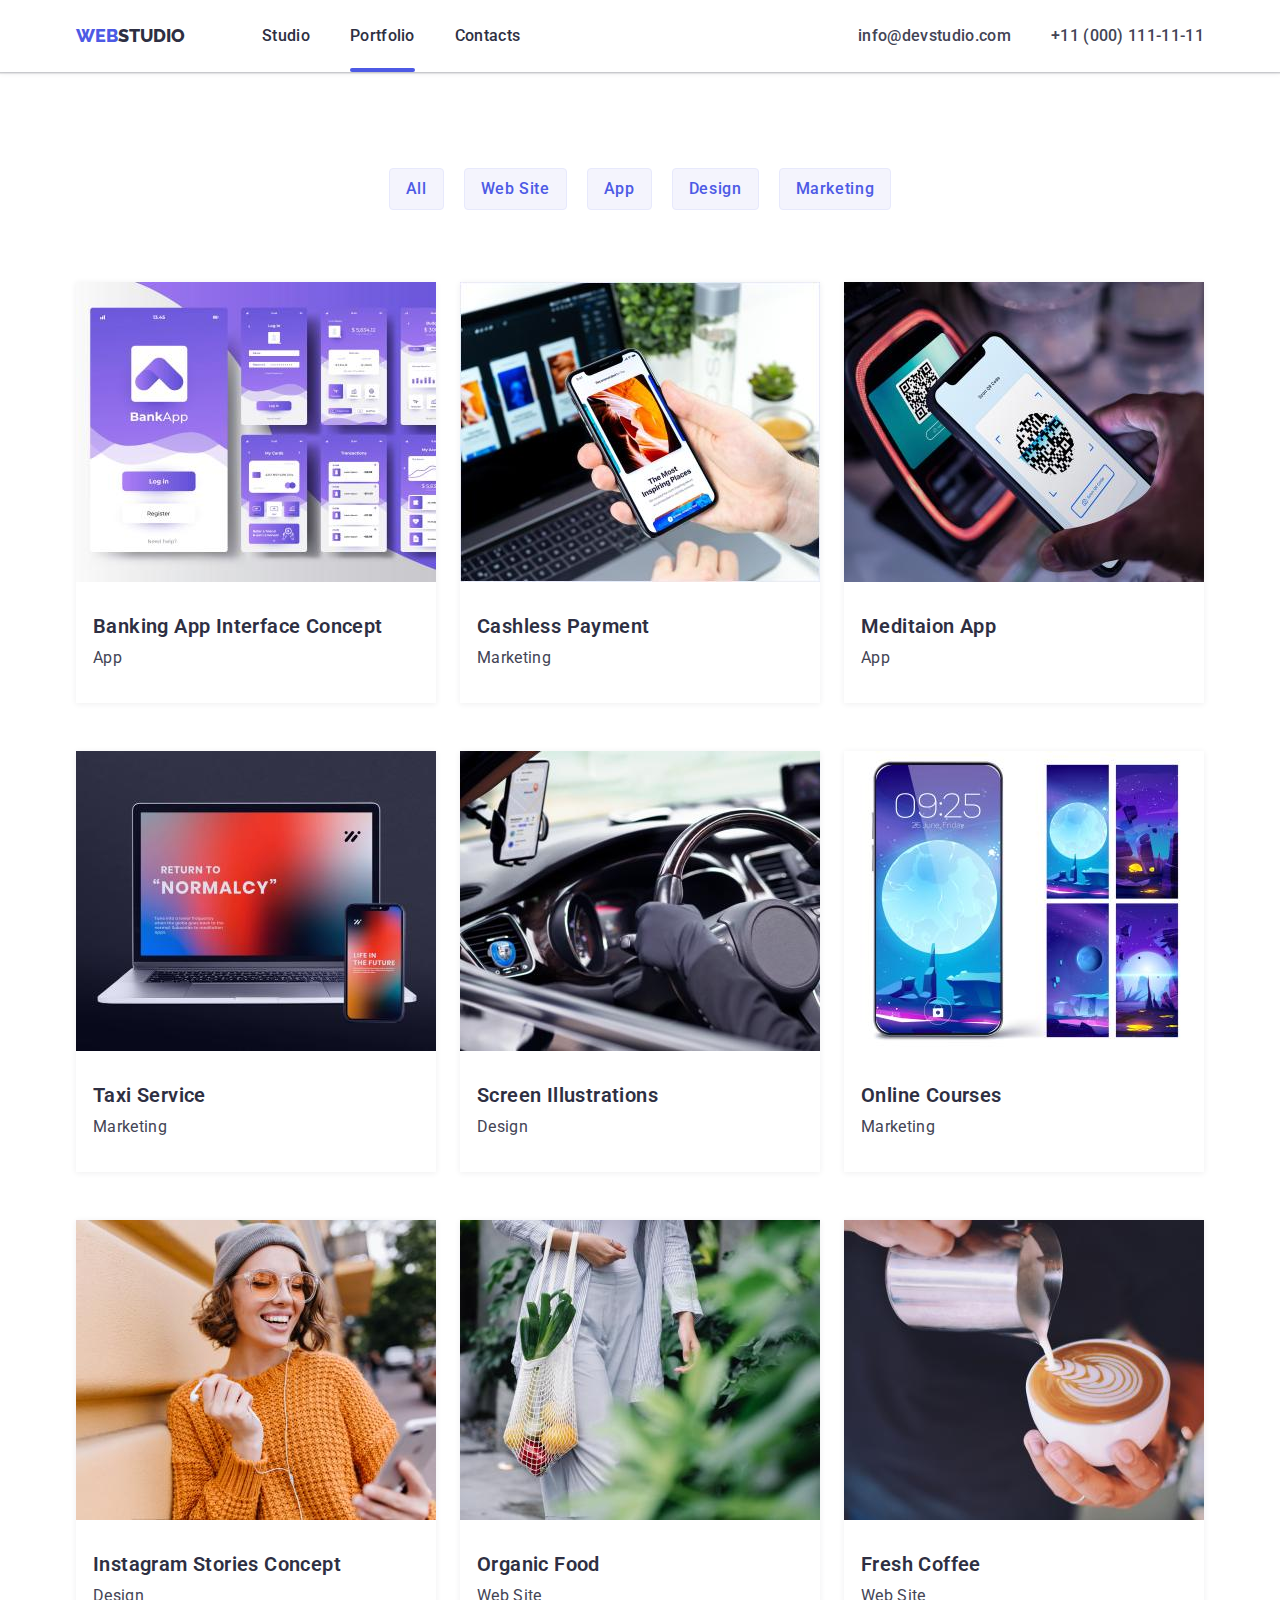
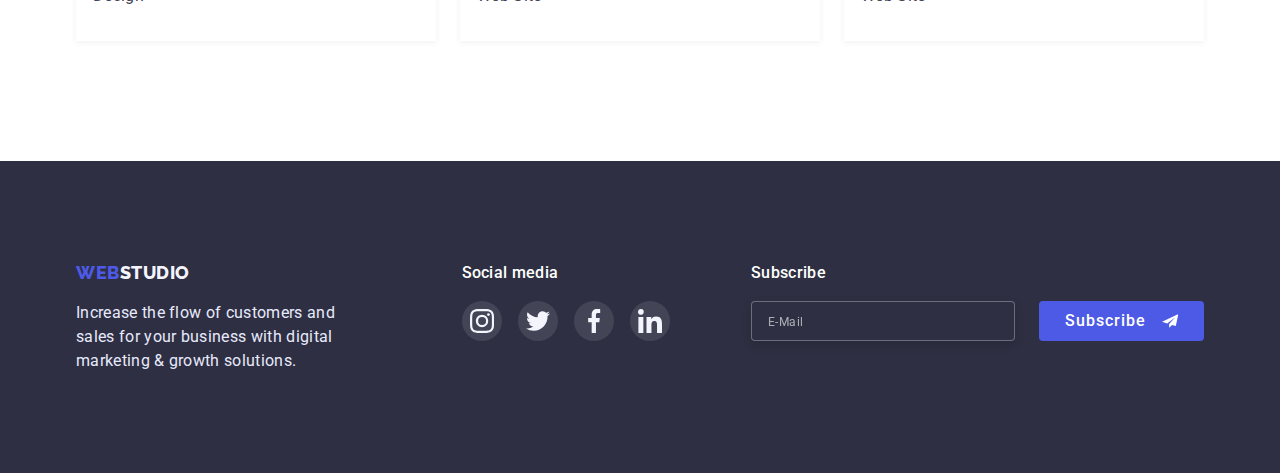
==== commit dda64024: "ДЗ-6 виповнена" ====
--- a/portfolio.html
+++ b/portfolio.html
@@ -52,7 +52,7 @@
 
         <div class="portfolio-box container">
 
-            <h1 class="hidden-title">portfolio</h1>
+            <h1 class="visualli-hidden">portfolio</h1>
 
         <!--Навігаційні кнопки-->
         <ul class="button-body">
--- a/css/styles.css
+++ b/css/styles.css
@@ -770,7 +770,6 @@
     background-color: var(--blue-button);
 }
 
-
 /* ============== Футер ==============*/
 
 /* =========== Модель вікна ==========*/
@@ -812,7 +811,7 @@
 .modal-input-title {
     font-weight: 500;
     font-size: 16px;
-    line-height: 24px;
+    line-height: 1.5;
     margin-bottom: 14px;
     text-align: center;
     letter-spacing: 0.02em;
@@ -829,8 +828,8 @@
 
     font-weight: 400;
     font-size: 12px;
-    line-height: 1.3;
-    letter-spacing: 0.04em;
+    line-height: 1.17;
+    letter-spacing: 0.01em;
 
     margin-bottom: 4px;
 
@@ -841,8 +840,6 @@
 .modal-form-input {
     width: 100%;
     height: 40px;
-    padding: 8px;
-    color:black;
     padding: 11px 38px;
     
     border: 1px solid rgba(33, 33, 33, 0.2);
@@ -855,7 +852,7 @@
     border-color: var(--primary-brand-color);
 }   
 
-.modal-form-input:focus + .modal-form-icon {
+.modal-form-input:focus + .icon-form {
     fill: #4D5AE5;
 }
 
@@ -864,30 +861,25 @@
     position: relative;
 }
 
-.modal-form-icon {
-    position: absolute;
-    top: 50%;
-    left: 12px;
-    transform: translateY(-100%);
-
-    display: block;
-    width: 15px;
-    height: 12px;
-    transition: fill 250ms cubic-bezier(0.4, 0, 0.2, 1);
-}
-
 .icon-form {
     width: 18px;
     height: 24px;
-
+    
     position: absolute;
     top: 50%;
     left: 16px;
-    transform: translateY(-25%);
-
+    fill: var(--dark-color);
+    transform: translateY(-50%);
+    transition: transition fill 250ms cubic-bezier(0.4, 0, 0.2, 1);
+}
+
+.modal-form-massedge {
+    margin-bottom: 16px;
 }
 
 .contact-form-massedge {
+    display: block;
+
     width: 100%;
     height: 138px;
     resize: none;
@@ -951,14 +943,14 @@
     color: #757575;
 
     margin-top: 0;
-    margin-bottom: 16px;
+    margin-bottom: 24px;
     transition: background-color var(--trans-dur-and-func),
     border var(--trans-dur-and-func);
 
 }
 
 .modal-form-submit {
-    min-width: 169px;
+    width: 169px;
     font-weight: 500;
     font-size: 16px;
     line-height: 1.5;
@@ -995,7 +987,7 @@
     align-items: center;
     position: absolute;
     top: 24px;
-    right: 23px;
+    right: 24px;
     
     width: 24px;
     height: 24px;
